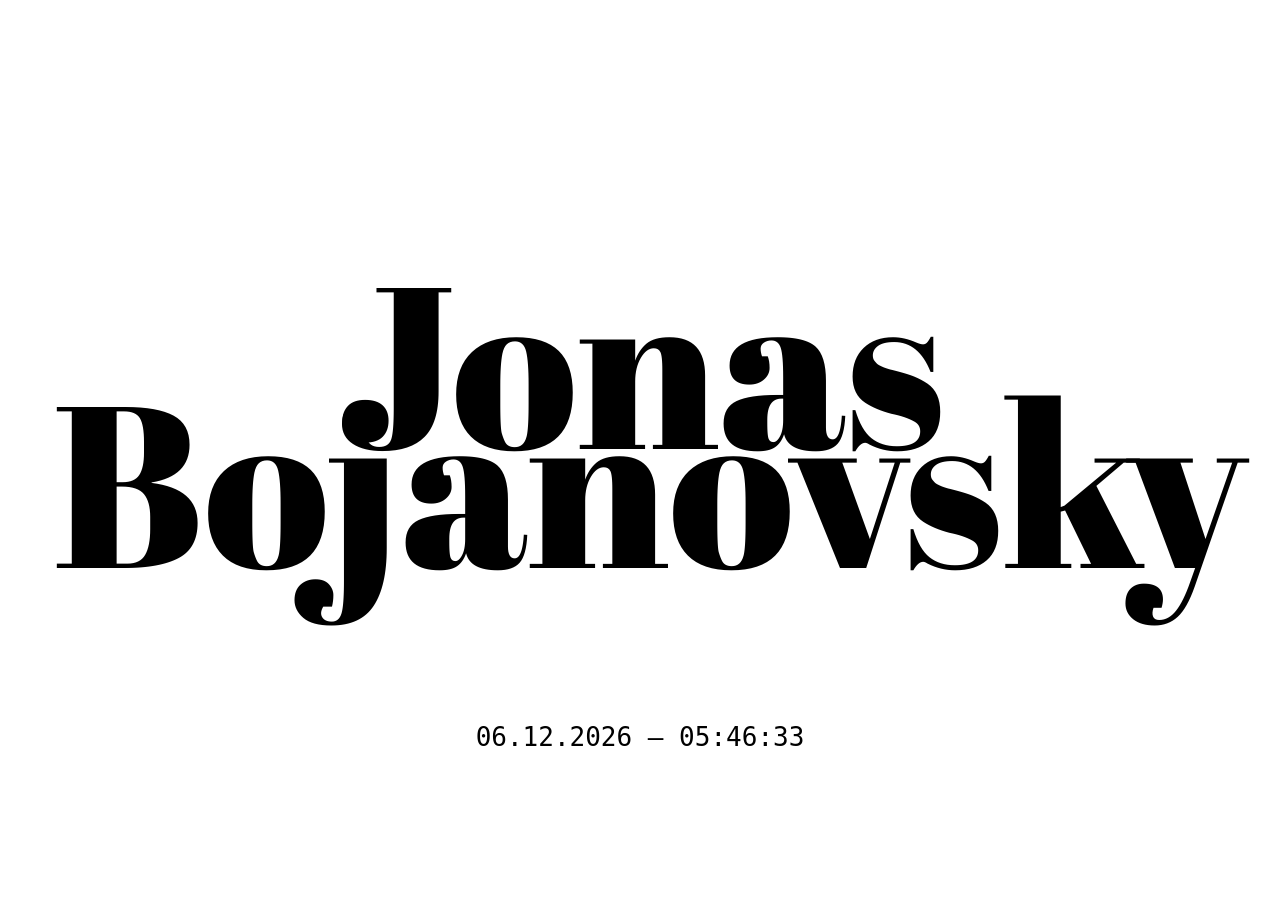
==== index.html @ e911b3cb "initial commit" ====
<head>
<meta charset="utf-8">

<title>Jonas Bojanovsky</title>
<link rel="icon" type="image/x-icon" href="favicon.ico">
	
<style>
@import url('https://fonts.googleapis.com/css2?family=Abril+Fatface&display=swap');
</style>
	
<style>
	.abril-fatface-regular {
  		font-family: "Abril Fatface", serif;
  		font-weight: 400;
  		font-style: normal;
	}
	
	body {
		display: grid;
		
		min-height: 80vh
		align-items: center;
		place-items: center;
	}
	
	h1 {
		font-size: 18vw;
		line-height: 1.08ex;
		cursor: default;
	}
	
	h1::selection{
		cursor: default;
	}
</style>

<script type="text/javascript">
function clock()
{
var today=new Date();
var Y=today.getFullYear();
var M=today.getMonth();
var D=today.getDate();
var h=today.getHours();
var m=today.getMinutes();
var s=today.getSeconds();
// add a zero in front of numbers<10
M=M+1;
D=checkTime(D);
M=checkTime(M);
h=checkTime(h)
m=checkTime(m);
s=checkTime(s);
document.getElementById('time').innerHTML=D+"."+M+"."+Y+" — "+h+":"+m+":"+s;
t=setTimeout('clock()',100);
}
function checkTime(i)
{
if (i<10)
{
i="0" + i;
}
return i;
}
</script>
</head>
<body style = "font-family:sans-serif;" onload="clock()">
<div style = "text-align:center;">
	<h1 class = "abril-fatface-regular">Jonas<br><span style="display: inline-block; width: 1.5vw"></span>Bojanovsky</h1>
<div style = "font-size:2em;font-family:monospace;" id="time"></div>



</div>
</body>
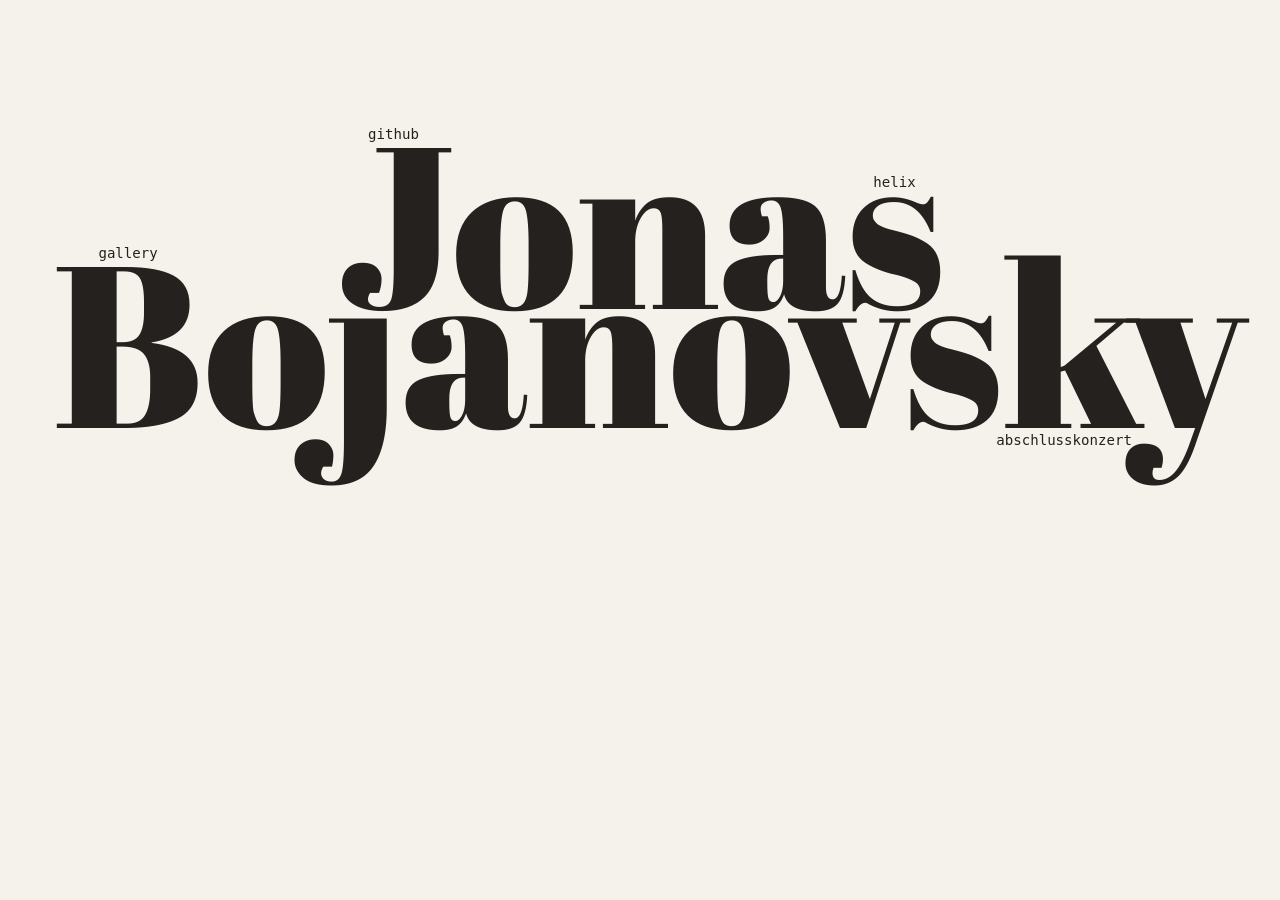
==== commit 08a35150: "new index" ====
--- a/index.html
+++ b/index.html
@@ -1,75 +1,331 @@
-<head>
-<meta charset="utf-8">
-
-<title>Jonas Bojanovsky</title>
-<link rel="icon" type="image/x-icon" href="favicon.ico">
-	
-<style>
-@import url('https://fonts.googleapis.com/css2?family=Abril+Fatface&display=swap');
-</style>
-	
-<style>
-	.abril-fatface-regular {
-  		font-family: "Abril Fatface", serif;
-  		font-weight: 400;
-  		font-style: normal;
-	}
-	
-	body {
-		display: grid;
-		
-		min-height: 80vh
-		align-items: center;
-		place-items: center;
-	}
-	
-	h1 {
-		font-size: 18vw;
-		line-height: 1.08ex;
-		cursor: default;
-	}
-	
-	h1::selection{
-		cursor: default;
-	}
-</style>
-
-<script type="text/javascript">
-function clock()
-{
-var today=new Date();
-var Y=today.getFullYear();
-var M=today.getMonth();
-var D=today.getDate();
-var h=today.getHours();
-var m=today.getMinutes();
-var s=today.getSeconds();
-// add a zero in front of numbers<10
-M=M+1;
-D=checkTime(D);
-M=checkTime(M);
-h=checkTime(h)
-m=checkTime(m);
-s=checkTime(s);
-document.getElementById('time').innerHTML=D+"."+M+"."+Y+" — "+h+":"+m+":"+s;
-t=setTimeout('clock()',100);
-}
-function checkTime(i)
-{
-if (i<10)
-{
-i="0" + i;
-}
-return i;
-}
-</script>
-</head>
-<body style = "font-family:sans-serif;" onload="clock()">
-<div style = "text-align:center;">
-	<h1 class = "abril-fatface-regular">Jonas<br><span style="display: inline-block; width: 1.5vw"></span>Bojanovsky</h1>
-<div style = "font-size:2em;font-family:monospace;" id="time"></div>
-
-
-
-</div>
-</body>+<!doctype html>
+<html lang="en">
+<head>
+  <meta charset="utf-8">
+  <meta name="viewport" content="width=device-width, initial-scale=1">
+  <meta name="description" content="Jonas Bojanovsky — GitHub, gallery, Helix, and Abschlusskonzert.">
+  <title>Jonas Bojanovsky</title>
+  <link rel="icon" href="https://bojanovsky.at/favicon.ico">
+  <link rel="preconnect" href="https://fonts.googleapis.com">
+  <link rel="preconnect" href="https://fonts.gstatic.com" crossorigin>
+  <link href="https://fonts.googleapis.com/css2?family=Abril+Fatface&display=swap" rel="stylesheet">
+  <style>
+    /* GLOBAL SETTINGS. Link text, destinations, descriptions, and letter indexes
+       live together in the navigation below (indexes count from zero). */
+    :root {
+      --name-font: "Abril Fatface", serif;
+      --name-size: 18vw;
+      --name-line-height: 1.08ex;
+      --surname-offset: 1.5vw;
+      --link-font: monospace;
+      --link-size: clamp(13px, 1.1vw, 22px);
+      --accent-color: #A63D2F;
+      --hover-scale: 1.03;
+      --label-gap: 3px;
+      --label-travel: 12px;
+      --description-width: 20ch;
+      --description-opacity: .65;
+      --description-size: .82em;
+      --motion-duration: 180ms;
+      --motion-easing: cubic-bezier(.2, .7, .2, 1);
+      --intro-duration: 1000ms; /* Total wave, including the last pulse. */
+      --intro-pulse-fraction: .48;
+      --foreground: #24211E;
+      --background: #F5F2EB;
+      --list-width: 560px;
+      --list-description-width: 32ch;
+      --list-padding: 24px;
+      --lower-j-clip: .14em;
+      --scroll-hint-delay: 2000ms;
+      --scroll-hint-size: 24px;
+      --scroll-hint-gap: 20px;
+      --scroll-hint-opacity: .55;
+    }
+    body {
+      margin: 8px;
+      color: var(--foreground);
+      background: var(--background);
+      font-family: sans-serif;
+      -webkit-text-size-adjust: 100%;
+    }
+    .composition { position: relative; text-align: center; display: flow-root; }
+    /* Same font, size, line height, spacer, and default h1 margins as the original.
+       Only the lower j's dot is clipped; its stem and descender stay intact. */
+    h1 {
+      font-family: var(--name-font);
+      font-weight: 400;
+      font-style: normal;
+      font-size: var(--name-size);
+      line-height: var(--name-line-height);
+      cursor: default;
+      white-space: nowrap;
+    }
+    .lower-j { display: inline-block; clip-path: inset(var(--lower-j-clip) -1em -1em -1em); }
+    .scroll-hint {
+      position: relative;
+      height: 0;
+      opacity: 0;
+      pointer-events: none;
+      transition: opacity var(--motion-duration) var(--motion-easing);
+    }
+    .scroll-hint.is-visible { opacity: var(--scroll-hint-opacity); }
+    .scroll-hint svg {
+      position: absolute;
+      left: 50%;
+      top: 0;
+      width: var(--scroll-hint-size);
+      height: var(--scroll-hint-size);
+      transform: translate(-50%, calc(-100% - var(--scroll-hint-gap)));
+    }
+    .surname-spacer { display: inline-block; width: var(--surname-offset); }
+    .links { max-width: var(--list-width); margin: 0 auto 32px; padding: 0 var(--list-padding); text-align: left; }
+    .project {
+      color: inherit;
+      text-decoration: none;
+      display: block;
+      padding: 20px 0;
+      border-top: 1px solid #dedbd7;
+      font-family: var(--link-font);
+      font-size: 17px;
+      line-height: 1.4;
+      -webkit-tap-highlight-color: transparent;
+    }
+    .project:last-child { border-bottom: 1px solid #dedbd7; }
+    .glyph { display: none; }
+    .label, .label-text, .description { display: block; }
+    .description {
+      margin-top: 5px;
+      max-width: var(--list-description-width);
+      font-size: var(--description-size);
+      opacity: var(--description-opacity);
+      font-weight: 400;
+    }
+    .project:focus-visible { outline: 2px solid var(--accent-color); outline-offset: 5px; }
+    .project:active { color: var(--accent-color); }
+    @media (min-width: 761px) and (hover: hover) and (pointer: fine) {
+      .enhanced .scroll-hint { display: none; }
+      .enhanced .source-letter { color: transparent; }
+      .enhanced .links { margin: 0; padding: 0; }
+      .enhanced .project {
+        position: absolute;
+        left: var(--x);
+        top: var(--y);
+        width: var(--width);
+        height: var(--height);
+        padding: 0;
+        border: 0;
+        font-size: var(--name-size);
+        transform-origin: center;
+        transition: color var(--motion-duration) var(--motion-easing), transform var(--motion-duration) var(--motion-easing);
+      }
+      .enhanced .glyph {
+        display: block;
+        position: absolute;
+        top: var(--glyph-offset, 0px);
+        left: 0;
+        font-family: var(--name-font);
+        font-weight: 400;
+        line-height: var(--name-line-height);
+      }
+      .enhanced .label {
+        position: absolute;
+        left: 50%;
+        top: calc(var(--ink-top) - var(--label-gap));
+        width: max-content;
+        max-width: var(--description-width);
+        font-size: var(--link-size);
+        line-height: 1.4;
+        text-align: center;
+        transform: translate(-50%, -100%);
+      }
+      .enhanced .label-content {
+        display: block;
+        position: relative;
+        transition: transform var(--motion-duration) var(--motion-easing);
+      }
+      /* This transparent bridge keeps hover active while the label moves. */
+      .enhanced .label::after {
+        content: "";
+        position: absolute;
+        inset: calc(-1 * var(--label-travel)) 0 calc(-1 * (var(--label-travel) + var(--label-gap)));
+      }
+      .enhanced .description {
+        position: absolute;
+        bottom: calc(100% + 5px);
+        left: 50%;
+        width: var(--description-width);
+        transform: translate(-50%, 4px);
+        margin: 0;
+        opacity: 0;
+        visibility: hidden;
+        pointer-events: none;
+        transition: opacity var(--motion-duration), transform var(--motion-duration), visibility var(--motion-duration);
+      }
+      .enhanced .project[data-side="below"] .label {
+        top: calc(var(--ink-bottom) + var(--label-gap));
+        transform: translate(-50%, 0);
+      }
+      .enhanced .project[data-side="below"] .description { bottom: auto; top: calc(100% + 5px); }
+      .enhanced .project:is(:hover, :focus-visible, .intro-active) { color: var(--accent-color); transform: scale(var(--hover-scale)); }
+      .enhanced .project:is(:hover, :focus-visible, .intro-active) .label-content { transform: translateY(calc(-1 * var(--label-travel))); }
+      .enhanced .project[data-side="below"]:is(:hover, :focus-visible, .intro-active) .label-content { transform: translateY(var(--label-travel)); }
+      .enhanced .project:is(:hover, :focus-visible, .intro-active) .description { opacity: var(--description-opacity); visibility: visible; transform: translate(-50%, 0); }
+      .enhanced .project:focus-visible { outline: none; }
+      .enhanced .project:focus-visible .label-text { outline: 2px solid currentColor; outline-offset: 4px; }
+    }
+    @media (max-width: 760px), (hover: none), (pointer: coarse) {
+      body { margin: 0; }
+    }
+    @media (prefers-reduced-motion: reduce) {
+      :root { --label-travel: 0px; --hover-scale: 1; }
+      .scroll-hint { transition: none; }
+      .enhanced .project, .enhanced .label-content, .enhanced .description { transition: none; }
+      .enhanced .project:is(:hover, :focus-visible, .intro-active) { transform: none; }
+      .enhanced .project:is(:hover, :focus-visible, .intro-active) .label-content { transform: none; }
+    }
+  </style>
+</head>
+<body>
+  <main class="composition">
+    <h1 aria-label="Jonas Bojanovsky">Jonas<br><span class="surname-spacer"></span>Bojanovsky</h1>
+    <div class="scroll-hint" aria-hidden="true"><svg viewBox="0 0 20 20" fill="none"><path d="M10 3v13M5 11l5 5 5-5" stroke="currentColor" stroke-width="1.25" stroke-linecap="round" stroke-linejoin="round"/></svg></div>
+    <nav class="links" aria-label="Projects and profiles">
+      <a class="project" href="https://github.com/jocelas" data-line="0" data-letter="0" target="_blank" aria-describedby="github-description"><span class="label"><span class="label-content"><span class="label-text">github</span><span class="description" id="github-description">Explore my code and repositories.</span></span></span></a>
+      <a class="project" href="https://bojanovsky.at/gallery" data-line="1" data-letter="0" aria-describedby="gallery-description"><span class="label"><span class="label-content"><span class="label-text">gallery</span><span class="description" id="gallery-description">Browse my gallery.</span></span></span></a>
+      <a class="project" href="https://bojanovsky.at/helix" data-line="0" data-letter="4" aria-describedby="helix-description"><span class="label"><span class="label-content"><span class="label-text">helix</span><span class="description" id="helix-description">Discover the Helix project.</span></span></span></a>
+      <a class="project" href="https://abschlusskonzert.bojanovsky.at" data-line="1" data-letter="8" data-side="below" aria-describedby="concert-description"><span class="label"><span class="label-content"><span class="label-text">abschlusskonzert</span><span class="description" id="concert-description">Visit the Abschlusskonzert website.</span></span></span></a>
+    </nav>
+  </main>
+  <script>
+    // Keep the original heading in normal inline text flow. Measure its letters
+    // and place interactive copies over them, so animation never changes kerning.
+    const composition = document.querySelector('.composition');
+    const heading = document.querySelector('h1');
+    const projects = [...document.querySelectorAll('.project')];
+    const desktop = matchMedia('(min-width: 761px) and (hover: hover) and (pointer: fine)');
+    const reducedMotion = matchMedia('(prefers-reduced-motion: reduce)');
+    const lines = [...heading.childNodes].filter(node => node.nodeType === Node.TEXT_NODE);
+    const canvas = document.createElement('canvas');
+    const context = canvas.getContext('2d');
+    const records = [];
+    // Process right to left to keep the configured character indexes stable.
+    [...projects].sort((a, b) => Number(b.dataset.letter) - Number(a.dataset.letter)).forEach(link => {
+      const node = lines[Number(link.dataset.line)];
+      const character = node.splitText(Number(link.dataset.letter));
+      character.splitText(1);
+      const source = document.createElement('span');
+      source.className = 'source-letter';
+      character.replaceWith(source);
+      source.append(character);
+      const glyph = document.createElement('span');
+      glyph.className = 'glyph';
+      glyph.setAttribute('aria-hidden', 'true');
+      glyph.textContent = character.textContent;
+      link.prepend(glyph);
+      records.push({link, source, glyph});
+    });
+    // Isolate the lower j after letter indexes have been resolved.
+    const nameText = document.createTreeWalker(heading, NodeFilter.SHOW_TEXT);
+    while (nameText.nextNode()) {
+      const node = nameText.currentNode;
+      const index = node.textContent.indexOf('j');
+      if (index < 0) continue;
+      const character = node.splitText(index);
+      character.splitText(1);
+      const lowerJ = document.createElement('span');
+      lowerJ.className = 'lower-j';
+      character.replaceWith(lowerJ);
+      lowerJ.append(character);
+      break;
+    }
+    const scrollHint = document.querySelector('.scroll-hint');
+    const links = document.querySelector('.links');
+    let hintReady = false;
+    let hintDismissed = window.scrollY > 0;
+    let previousScrollY = window.scrollY;
+    function updateScrollHint() {
+      const viewportBottom = window.visualViewport
+        ? window.visualViewport.offsetTop + window.visualViewport.height
+        : window.innerHeight;
+      const listOverflows = links.getBoundingClientRect().bottom > viewportBottom + 1;
+      scrollHint.classList.toggle('is-visible', hintReady && !hintDismissed && !desktop.matches && listOverflows);
+    }
+    window.addEventListener('scroll', () => {
+      if (window.scrollY > previousScrollY) hintDismissed = true;
+      previousScrollY = window.scrollY;
+      updateScrollHint();
+    }, {passive: true});
+    window.visualViewport?.addEventListener('resize', updateScrollHint);
+    new ResizeObserver(updateScrollHint).observe(links);
+    function scheduleScrollHint() {
+      const delay = getComputedStyle(composition).getPropertyValue('--scroll-hint-delay').trim();
+      setTimeout(() => {
+        hintReady = true;
+        updateScrollHint();
+      }, parseFloat(delay) * (delay.endsWith('ms') ? 1 : 1000));
+    }
+    if (document.readyState === 'complete') scheduleScrollHint();
+    else window.addEventListener('load', scheduleScrollHint, {once: true});
+    function textBounds(element) {
+      const range = document.createRange();
+      range.selectNodeContents(element);
+      return range.getBoundingClientRect();
+    }
+    function layout() {
+      composition.classList.toggle('enhanced', desktop.matches);
+      updateScrollHint();
+      if (!desktop.matches) return;
+      const parent = composition.getBoundingClientRect();
+      const style = getComputedStyle(heading);
+      context.font = `${style.fontWeight} ${style.fontSize} ${style.fontFamily}`;
+      records.forEach(({link, source, glyph}) => {
+        const rect = textBounds(source);
+        link.style.setProperty('--x', `${rect.left - parent.left}px`);
+        link.style.setProperty('--y', `${rect.top - parent.top}px`);
+        link.style.setProperty('--width', `${rect.width}px`);
+        link.style.setProperty('--height', `${rect.height}px`);
+        glyph.style.setProperty('--glyph-offset', '0px');
+        const copy = textBounds(glyph);
+        glyph.style.setProperty('--glyph-offset', `${rect.top - copy.top}px`);
+        const metrics = context.measureText(source.textContent);
+        const ascent = metrics.fontBoundingBoxAscent ?? parseFloat(style.fontSize) * .9;
+        link.style.setProperty('--ink-top', `${ascent - metrics.actualBoundingBoxAscent}px`);
+        link.style.setProperty('--ink-bottom', `${ascent + metrics.actualBoundingBoxDescent}px`);
+      });
+    }
+    function intro() {
+      if (!desktop.matches || reducedMotion.matches) return;
+      const settings = getComputedStyle(composition);
+      const time = settings.getPropertyValue('--intro-duration').trim();
+      const total = parseFloat(time) * (time.endsWith('ms') ? 1 : 1000);
+      const fraction = Math.min(1, Math.max(.1, parseFloat(settings.getPropertyValue('--intro-pulse-fraction'))));
+      const pulse = total * fraction;
+      // Project the actual letter centers onto a top-left → bottom-right diagonal.
+      const positions = records.map(({link}) => {
+        const rect = link.getBoundingClientRect();
+        return {link, distance: rect.left + rect.width / 2 + rect.top + rect.height / 2};
+      });
+      const start = Math.min(...positions.map(item => item.distance));
+      const span = Math.max(...positions.map(item => item.distance)) - start || 1;
+      positions.forEach(({link, distance}) => {
+        const delay = (distance - start) / span * (total - pulse);
+        setTimeout(() => {
+          if (!desktop.matches || reducedMotion.matches) return;
+          link.style.setProperty('--motion-duration', `${pulse / 2}ms`);
+          link.classList.add('intro-active');
+          setTimeout(() => link.classList.remove('intro-active'), pulse / 2);
+          setTimeout(() => link.style.removeProperty('--motion-duration'), pulse);
+        }, delay);
+      });
+    }
+    let frame;
+    window.addEventListener('resize', () => {
+      cancelAnimationFrame(frame);
+      frame = requestAnimationFrame(layout);
+    });
+    desktop.addEventListener('change', layout);
+    layout();
+    document.fonts.ready.then(() => { layout(); requestAnimationFrame(intro); });
+  </script>
+</body>
+</html>
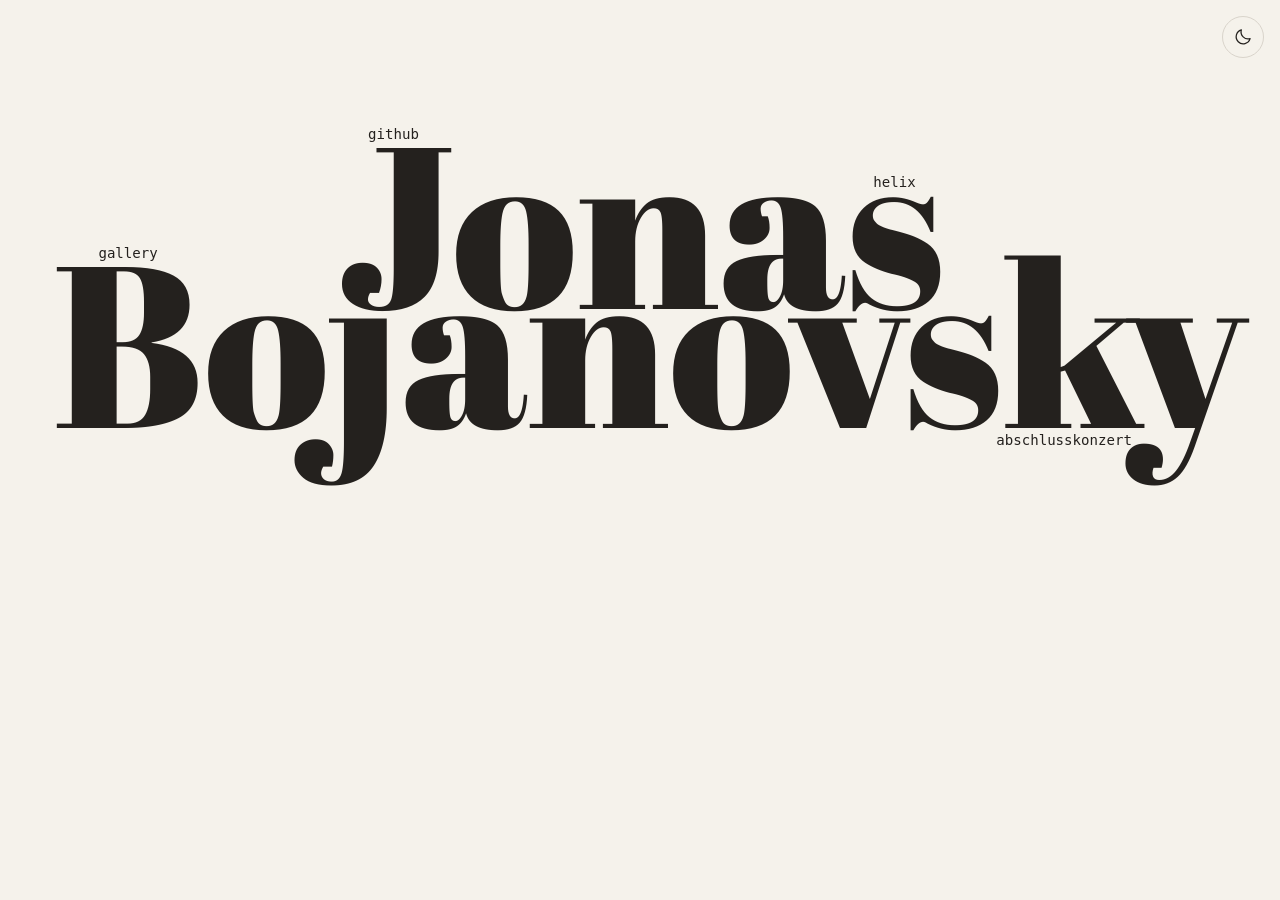
==== commit 01ef90e6: "added dark theme" ====
--- a/index.html
+++ b/index.html
@@ -19,7 +19,6 @@
       --surname-offset: 1.5vw;
       --link-font: monospace;
       --link-size: clamp(13px, 1.1vw, 22px);
-      --accent-color: #A63D2F;
       --hover-scale: 1.03;
       --label-gap: 3px;
       --label-travel: 12px;
@@ -30,8 +29,6 @@
       --motion-easing: cubic-bezier(.2, .7, .2, 1);
       --intro-duration: 1000ms; /* Total wave, including the last pulse. */
       --intro-pulse-fraction: .48;
-      --foreground: #24211E;
-      --background: #F5F2EB;
       --list-width: 560px;
       --list-description-width: 32ch;
       --list-padding: 24px;
@@ -52,6 +49,7 @@
     /* Same font, size, line height, spacer, and default h1 margins as the original.
        Only the lower j's dot is clipped; its stem and descender stay intact. */
     h1 {
+      color: var(--name-color);
       font-family: var(--name-font);
       font-weight: 400;
       font-style: normal;
@@ -84,13 +82,13 @@
       text-decoration: none;
       display: block;
       padding: 20px 0;
-      border-top: 1px solid #dedbd7;
+      border-top: 1px solid var(--border);
       font-family: var(--link-font);
       font-size: 17px;
       line-height: 1.4;
       -webkit-tap-highlight-color: transparent;
     }
-    .project:last-child { border-bottom: 1px solid #dedbd7; }
+    .project:last-child { border-bottom: 1px solid var(--border); }
     .glyph { display: none; }
     .label, .label-text, .description { display: block; }
     .description {
@@ -119,6 +117,8 @@
         transition: color var(--motion-duration) var(--motion-easing), transform var(--motion-duration) var(--motion-easing);
       }
       .enhanced .glyph {
+        color: var(--name-color);
+        transition: color var(--motion-duration) var(--motion-easing);
         display: block;
         position: absolute;
         top: var(--glyph-offset, 0px);
@@ -167,6 +167,7 @@
       }
       .enhanced .project[data-side="below"] .description { bottom: auto; top: calc(100% + 5px); }
       .enhanced .project:is(:hover, :focus-visible, .intro-active) { color: var(--accent-color); transform: scale(var(--hover-scale)); }
+      .enhanced .project:is(:hover, :focus-visible, .intro-active) .glyph { color: inherit; }
       .enhanced .project:is(:hover, :focus-visible, .intro-active) .label-content { transform: translateY(calc(-1 * var(--label-travel))); }
       .enhanced .project[data-side="below"]:is(:hover, :focus-visible, .intro-active) .label-content { transform: translateY(var(--label-travel)); }
       .enhanced .project:is(:hover, :focus-visible, .intro-active) .description { opacity: var(--description-opacity); visibility: visible; transform: translate(-50%, 0); }
@@ -184,16 +185,19 @@
       .enhanced .project:is(:hover, :focus-visible, .intro-active) .label-content { transform: none; }
     }
   </style>
+  <link rel="stylesheet" href="theme.css">
+  <script src="theme.js" defer></script>
 </head>
 <body>
+  <button class="theme-toggle" type="button" hidden>Dark theme</button>
   <main class="composition">
     <h1 aria-label="Jonas Bojanovsky">Jonas<br><span class="surname-spacer"></span>Bojanovsky</h1>
     <div class="scroll-hint" aria-hidden="true"><svg viewBox="0 0 20 20" fill="none"><path d="M10 3v13M5 11l5 5 5-5" stroke="currentColor" stroke-width="1.25" stroke-linecap="round" stroke-linejoin="round"/></svg></div>
     <nav class="links" aria-label="Projects and profiles">
-      <a class="project" href="https://github.com/jocelas" data-line="0" data-letter="0" target="_blank" aria-describedby="github-description"><span class="label"><span class="label-content"><span class="label-text">github</span><span class="description" id="github-description">Explore my code and repositories.</span></span></span></a>
+      <a class="project" href="https://github.com/jocelas" target="_blank" data-line="0" data-letter="0" target="_blank" aria-describedby="github-description"><span class="label"><span class="label-content"><span class="label-text">github</span><span class="description" id="github-description">Explore my code and repositories.</span></span></span></a>
       <a class="project" href="https://bojanovsky.at/gallery" data-line="1" data-letter="0" aria-describedby="gallery-description"><span class="label"><span class="label-content"><span class="label-text">gallery</span><span class="description" id="gallery-description">Browse my gallery.</span></span></span></a>
       <a class="project" href="https://bojanovsky.at/helix" data-line="0" data-letter="4" aria-describedby="helix-description"><span class="label"><span class="label-content"><span class="label-text">helix</span><span class="description" id="helix-description">Discover the Helix project.</span></span></span></a>
-      <a class="project" href="https://abschlusskonzert.bojanovsky.at" data-line="1" data-letter="8" data-side="below" aria-describedby="concert-description"><span class="label"><span class="label-content"><span class="label-text">abschlusskonzert</span><span class="description" id="concert-description">Visit the Abschlusskonzert website.</span></span></span></a>
+      <a class="project" href="https://abschlusskonzert.bojanovsky.at" target="_blank" data-line="1" data-letter="8" data-side="below" aria-describedby="concert-description"><span class="label"><span class="label-content"><span class="label-text">abschlusskonzert</span><span class="description" id="concert-description">Visit the Abschlusskonzert website.</span></span></span></a>
     </nav>
   </main>
   <script>
--- a/theme.css
+++ b/theme.css
@@ -0,0 +1,55 @@
+:root {
+  color-scheme: light;
+  --foreground: #24211e;
+  --name-color: var(--foreground);
+  --background: #f5f2eb;
+  --surface: #eae6de;
+  --border: #d9d4cb;
+  --muted: #68615a;
+  --accent-color: #a63d2f;
+}
+
+@media (prefers-color-scheme: dark) {
+  :root:not([data-theme="light"]) {
+    color-scheme: dark;
+    --foreground: #eee9df;
+    --name-color: #aaa59b;
+    --background: #191918;
+    --surface: #262624;
+    --border: #42413c;
+    --muted: #b5afa5;
+    --accent-color: #ee9a86;
+  }
+}
+
+:root[data-theme="dark"] {
+  color-scheme: dark;
+  --foreground: #eee9df;
+  --name-color: #aaa59b;
+  --background: #191918;
+  --surface: #262624;
+  --border: #42413c;
+  --muted: #b5afa5;
+  --accent-color: #ee9a86;
+}
+
+.theme-toggle {
+  box-sizing: border-box;
+  position: absolute;
+  top: 16px;
+  right: 16px;
+  z-index: 1;
+  width: 42px;
+  height: 42px;
+  padding: 10px;
+  border: 1px solid var(--border);
+  border-radius: 999px;
+  background: var(--background);
+  color: var(--foreground);
+  font: 13px/1.5 monospace;
+  cursor: pointer;
+}
+
+.theme-toggle svg { display: block; width: 20px; height: 20px; }
+.theme-toggle:hover { border-color: var(--foreground); }
+.theme-toggle:focus-visible { outline: 2px solid var(--accent-color); outline-offset: 4px; }
